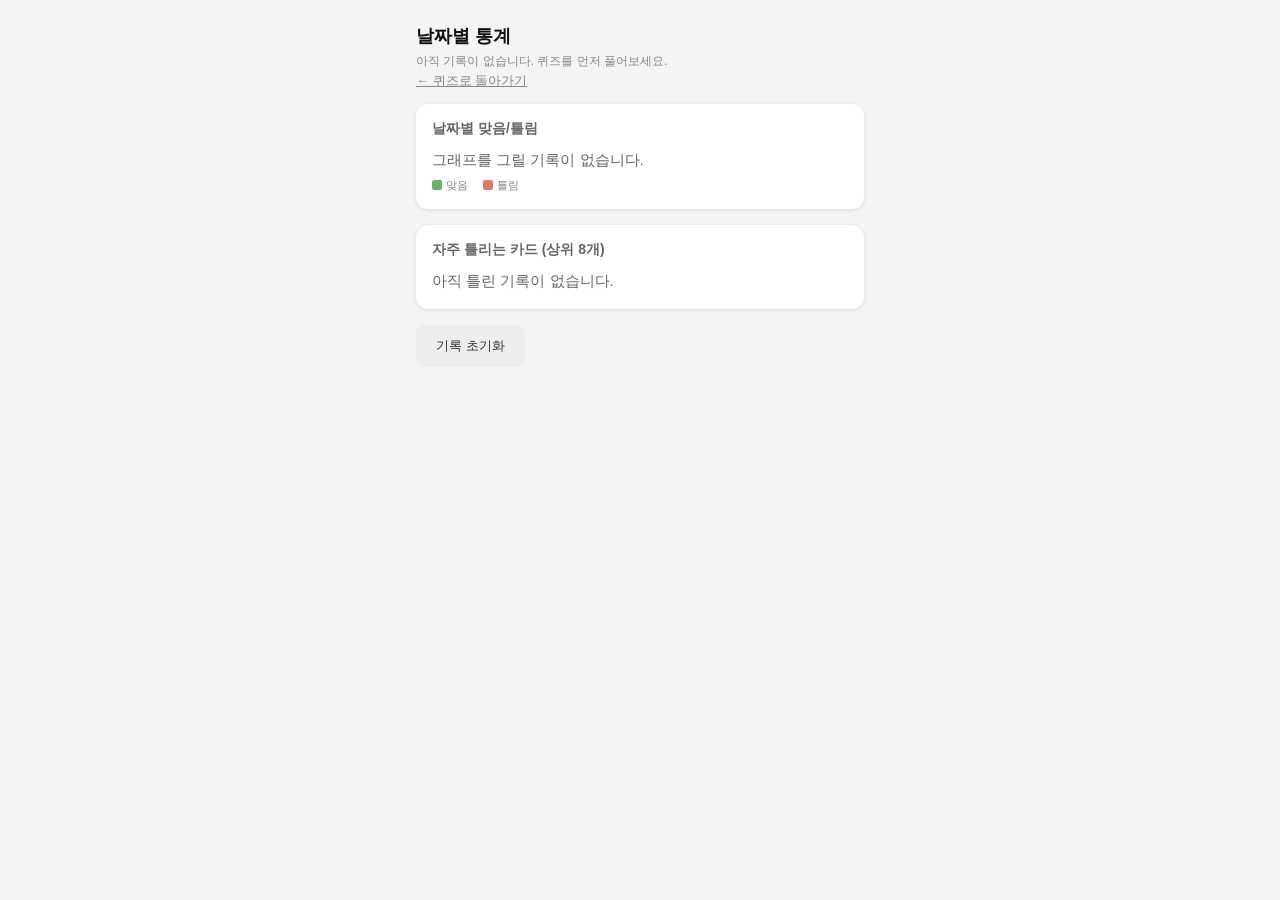
==== stats.html @ 631b1b74 "BP 암기 퀴즈 웹앱 초기 구현 Leitner 분산 학습, 무작위 출제, 자문자답 프롬프트, 날짜별 통계 그래프 포함" ====
<!doctype html>
<html lang="ko">
<head>
<meta charset="utf-8">
<meta name="viewport" content="width=device-width, initial-scale=1, viewport-fit=cover">
<title>BP 퀴즈 통계</title>
<link rel="stylesheet" href="style.css">
</head>
<body>
<div class="wrap">
  <h1>날짜별 통계</h1>
  <div class="stats">
    <div id="summary"></div>
    <div class="back-link"><a href="index.html">← 퀴즈로 돌아가기</a></div>
  </div>

  <div class="panel">
    <h2>날짜별 맞음/틀림</h2>
    <div id="chart"></div>
    <div class="legend">
      <span><i style="background:#6fae6f"></i>맞음</span>
      <span><i style="background:#e07a6f"></i>틀림</span>
    </div>
  </div>

  <div class="panel">
    <h2>자주 틀리는 카드 (상위 8개)</h2>
    <div id="worstList"></div>
  </div>

  <button id="resetBtn" style="background:#eee;color:#333;font-size:13px;">기록 초기화</button>
</div>

<script src="deck.js"></script>
<script src="stats.js"></script>
</body>
</html>
---- style.css ----
:root {
  color-scheme: light dark;
  padding-top: env(safe-area-inset-top, 0px);
  padding-bottom: env(safe-area-inset-bottom, 0px);
}
* { box-sizing: border-box; }
body {
  margin: 0;
  font-family: -apple-system, "Apple SD Gothic Neo", "Malgun Gothic", sans-serif;
  background: #f4f4f4;
  color: #111;
}
@media (prefers-color-scheme: dark) {
  body { background: #1c1c1e; color: #eee; }
  .card-box, .panel { background: #2c2c2e !important; }
  .why { background: #33301f !important; color: #f0d78c !important; }
  table, .tag { color: inherit; }
}
.wrap {
  max-width: 480px;
  margin: 0 auto;
  padding: 16px 16px 32px;
}
h1 { font-size: 18px; margin: 8px 0 4px; }
.stats {
  font-size: 12px;
  color: #888;
  margin-bottom: 12px;
  line-height: 1.6;
}
.stats a { color: inherit; }
.card-box {
  background: #fff;
  border-radius: 12px;
  padding: 24px 20px;
  min-height: 220px;
  display: flex;
  flex-direction: column;
  align-items: center;
  justify-content: center;
  text-align: center;
  box-shadow: 0 1px 4px rgba(0,0,0,0.1);
}
.progress { font-size: 12px; color: #999; margin-bottom: 12px; }
.proc { font-size: 14px; color: #666; }
.tag { font-size: 11px; color: #c08a00; margin-left: 4px; }
.bp { font-size: 26px; font-weight: 700; margin: 8px 0 20px; }
.answer { font-size: 16px; line-height: 1.5; margin-bottom: 12px; }
.why {
  font-size: 13px;
  background: #fff8e1;
  color: #7a5b00;
  border-radius: 8px;
  padding: 8px 12px;
  margin-bottom: 16px;
}
.empty { font-size: 15px; line-height: 1.6; color: #666; }
button {
  font-size: 15px;
  border: none;
  border-radius: 8px;
  padding: 12px 20px;
  cursor: pointer;
}
.primary {
  background: #333;
  color: #fff;
  width: 100%;
  padding: 14px;
  font-size: 16px;
}
.grade-row {
  display: flex;
  gap: 10px;
  width: 100%;
}
.grade { flex: 1; padding: 14px; font-size: 16px; font-weight: 600; }
.grade.wrong { background: #f4c7c3; color: #7a1f1a; }
.grade.right { background: #c5e8c5; color: #1f5c1f; }
.controls {
  display: flex;
  align-items: center;
  justify-content: space-between;
  flex-wrap: wrap;
  gap: 10px;
  margin-top: 16px;
  font-size: 13px;
}
.controls label { display: flex; align-items: center; gap: 6px; }
.controls button {
  background: #eee;
  color: #333;
  font-size: 13px;
  padding: 8px 12px;
}
@media (prefers-color-scheme: dark) {
  .controls button { background: #3a3a3c; color: #eee; }
}

/* stats.html 전용 */
.panel {
  background: #fff;
  border-radius: 12px;
  padding: 16px;
  margin-bottom: 16px;
  box-shadow: 0 1px 4px rgba(0,0,0,0.1);
}
.panel h2 { font-size: 14px; margin: 0 0 10px; color: #666; }
#chart { overflow-x: auto; }
#chart svg { display: block; }
.legend { font-size: 11px; color: #888; margin-top: 6px; }
.legend span { display: inline-flex; align-items: center; gap: 4px; margin-right: 12px; }
.legend i { width: 10px; height: 10px; border-radius: 2px; display: inline-block; }
.worst-row {
  display: flex;
  justify-content: space-between;
  font-size: 13px;
  padding: 6px 0;
  border-bottom: 1px solid #eee;
}
@media (prefers-color-scheme: dark) {
  .worst-row { border-bottom-color: #3a3a3c; }
}
.worst-row .wcount { color: #999; font-size: 12px; }
.back-link { font-size: 13px; }
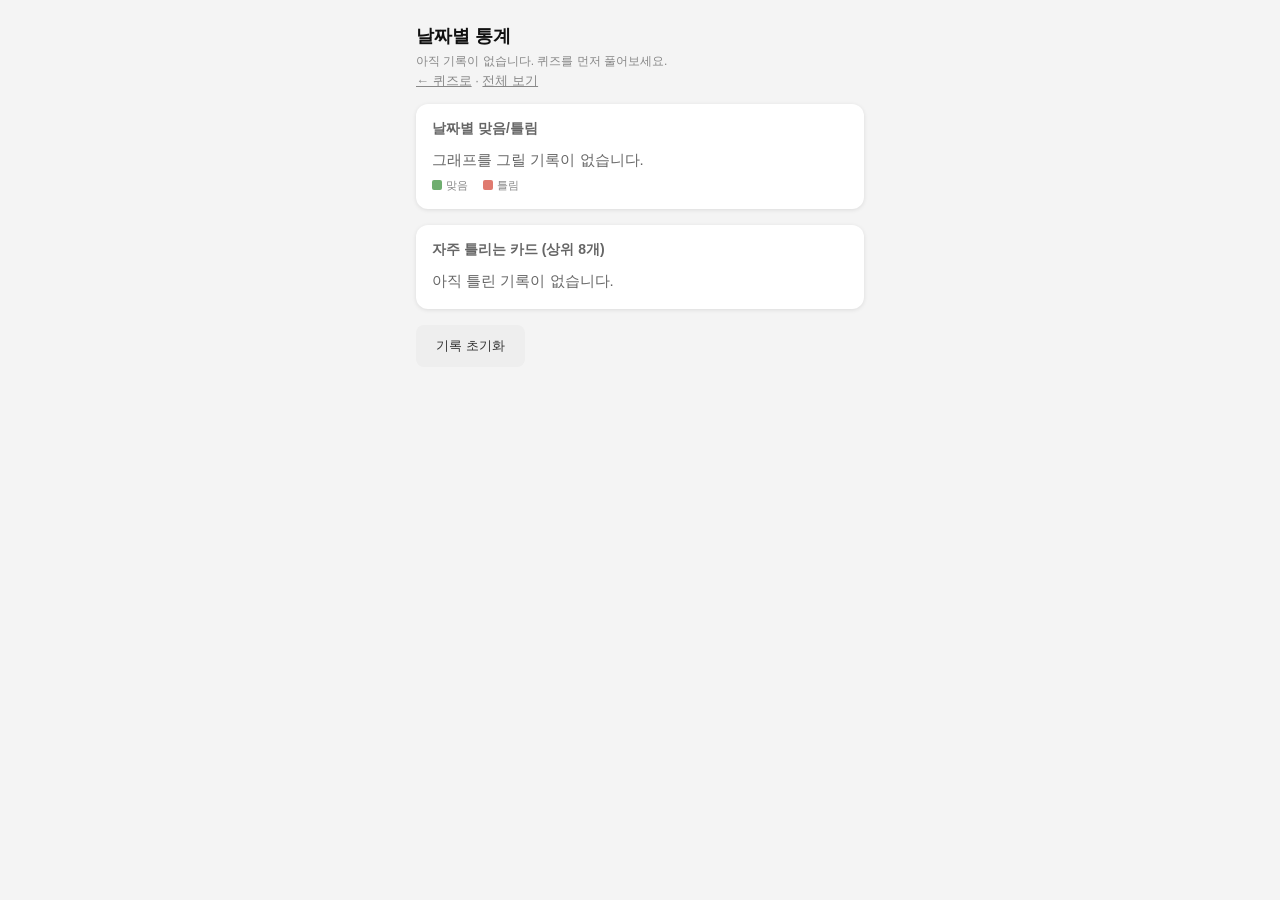
==== commit 0a673e25: "전체 보기(study) 페이지 추가 퀴즈와 별도로 BP를 프로세스·덩어리 순서대로 정답 공개 상태로 훑어보는 참고 페이지" ====
--- a/stats.html
+++ b/stats.html
@@ -11,7 +11,7 @@
   <h1>날짜별 통계</h1>
   <div class="stats">
     <div id="summary"></div>
-    <div class="back-link"><a href="index.html">← 퀴즈로 돌아가기</a></div>
+    <div class="back-link"><a href="index.html">← 퀴즈로</a> · <a href="study.html">전체 보기</a></div>
   </div>
 
   <div class="panel">
--- a/style.css
+++ b/style.css
@@ -123,3 +123,63 @@
 }
 .worst-row .wcount { color: #999; font-size: 12px; }
 .back-link { font-size: 13px; }
+
+/* study.html 전용 */
+#jumpNav {
+  position: sticky;
+  top: env(safe-area-inset-top, 0px);
+  display: flex;
+  gap: 6px;
+  overflow-x: auto;
+  white-space: nowrap;
+  background: #f4f4f4;
+  padding: 8px 0;
+  margin: 0 -16px 12px;
+  padding-left: 16px;
+  padding-right: 16px;
+  z-index: 1;
+}
+@media (prefers-color-scheme: dark) {
+  #jumpNav { background: #1c1c1e; }
+}
+#jumpNav a {
+  flex: none;
+  font-size: 12px;
+  padding: 6px 10px;
+  border-radius: 999px;
+  background: #eee;
+  color: #333;
+  text-decoration: none;
+}
+@media (prefers-color-scheme: dark) {
+  #jumpNav a { background: #3a3a3c; color: #eee; }
+}
+.proc-section {
+  background: #fff;
+  border-radius: 12px;
+  padding: 16px;
+  margin-bottom: 14px;
+  box-shadow: 0 1px 4px rgba(0,0,0,0.1);
+  scroll-margin-top: 48px;
+}
+.proc-section.bg { opacity: 0.85; border: 1px dashed #c9a227; }
+.proc-section h2 { font-size: 16px; margin: 0 0 4px; }
+.proc-section .proc-title { font-size: 12px; color: #888; font-weight: 400; display: block; }
+.proc-section .purpose { font-size: 13px; color: #555; margin-bottom: 12px; }
+.group { margin-bottom: 10px; }
+.group-label {
+  font-size: 11px;
+  color: #999;
+  text-transform: none;
+  margin-bottom: 4px;
+}
+.bp-row { display: flex; gap: 8px; font-size: 13.5px; line-height: 1.4; padding: 3px 0; }
+.bp-row .bp-num { flex: none; width: 46px; font-weight: 700; color: #333; }
+@media (prefers-color-scheme: dark) {
+  .bp-row .bp-num { color: #eee; }
+  .group-label { color: #888; }
+}
+.bp-why { font-size: 12px; color: #7a5b00; background: #fff8e1; border-radius: 6px; padding: 4px 8px; margin: 2px 0 6px 54px; }
+@media (prefers-color-scheme: dark) {
+  .bp-why { background: #33301f; color: #f0d78c; }
+}
